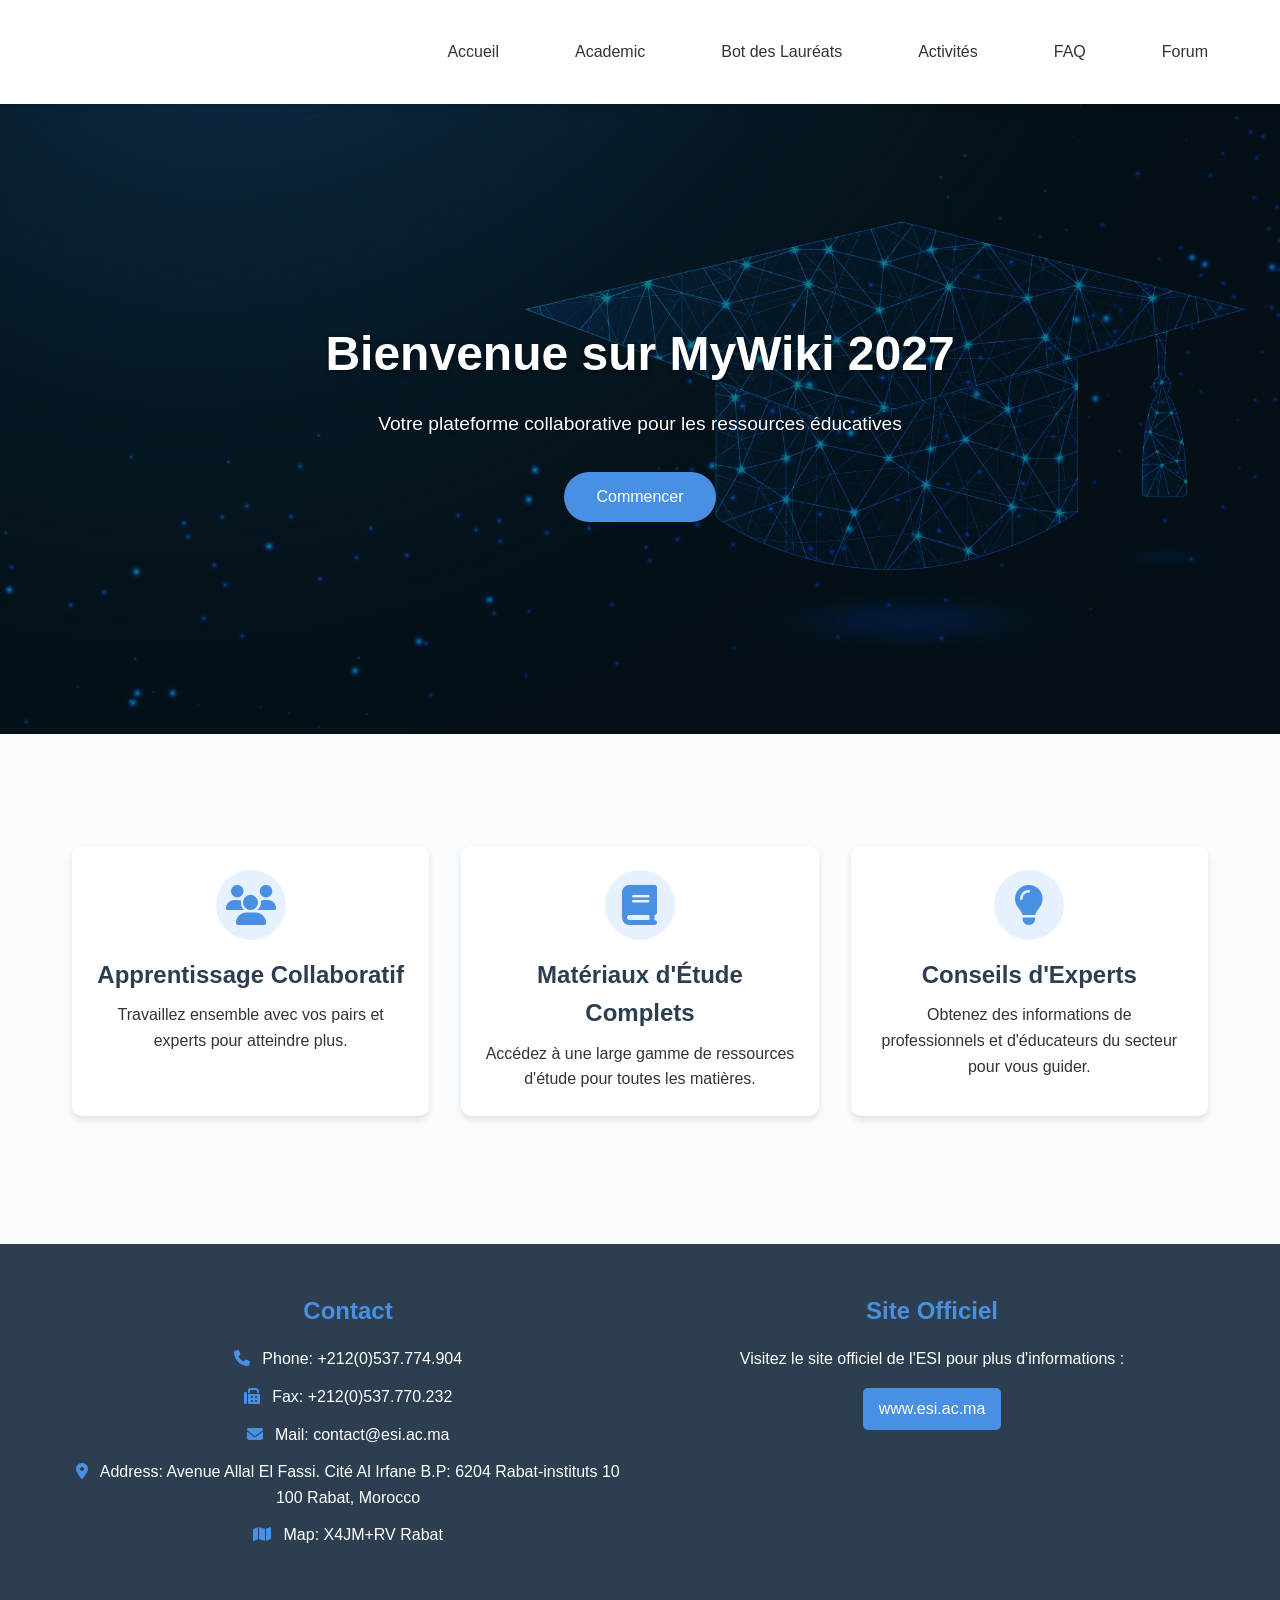
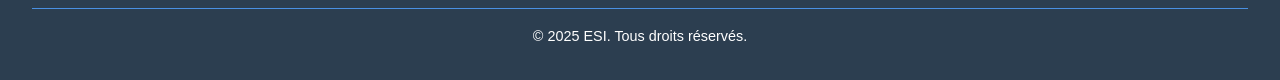
==== index.html @ e892a9e1 "Initial commit" ====
<!DOCTYPE html>
<html lang="fr">
<head>
    <meta charset="UTF-8">
    <meta name="viewport" content="width=device-width, initial-scale=1.0">
    <title>MyWiki-27</title>
    <link rel="stylesheet" href="style.css">
    <link rel="stylesheet" href="https://cdnjs.cloudflare.com/ajax/libs/font-awesome/6.4.0/css/all.min.css">
    <style>
        :root {
            --primary-color: #4a90e2;
            --secondary-color: #f5f9fe;
            --accent-color: #2c3e50;
            --text-color: #333;
            --light-blue: #e5f1ff;
            --shadow: 0 4px 6px rgba(0, 0, 0, 0.1);
        }

        * {
            margin: 0;
            padding: 0;
            box-sizing: border-box;
            font-family: 'Segoe UI', Tahoma, Geneva, Verdana, sans-serif;
        }

        body {
            background-color: #f9fcff;
            color: var(--text-color);
            line-height: 1.6;
        }

        header {
            background-color: white;
            box-shadow: var(--shadow);
            position: sticky;
            top: 0;
            z-index: 1000;
        }

        .nav-container {
            display: flex;
            justify-content: space-between;
            align-items: center;
            max-width: 1200px;
            margin: 0 auto;
            padding: 1rem;
        }

        .logo {
            height: 40px;
            display: flex;
            align-items: center;
        }

        .logo img {
            height: 100%;
            margin-right: 10px;
        }

        .logo-text {
            font-size: 1.5rem;
            font-weight: 700;
            color: var(--primary-color);
        }

        nav {
            display: flex;
            align-items: center;
        }

        .nav-toggle {
            display: none;
            background: none;
            border: none;
            font-size: 1.5rem;
            color: var(--primary-color);
            cursor: pointer;
        }

        .nav-menu {
            display: flex;
            list-style-type: none;
        }

        .nav-menu li {
            margin-left: 1.5rem;
        }

        .nav-menu a {
            color: var(--text-color);
            text-decoration: none;
            font-weight: 500;
            transition: color 0.3s;
            position: relative;
        }

        .nav-menu a:hover {
            color: var(--primary-color);
        }

        .nav-menu a::after {
            content: '';
            position: absolute;
            bottom: -5px;
            left: 0;
            width: 0;
            height: 2px;
            background-color: var(--primary-color);
            transition: width 0.3s;
        }

        .nav-menu a:hover::after {
            width: 100%;
        }

        .hero {
    background-image: url('AI-in-Education-Post-Pandemic.jpg');
    background-size: cover;
    background-position: center;
    height: 70vh;
    display: flex;
    align-items: center;
    justify-content: center;
    text-align: center;
    color: white;
    position: relative;
}

        .hero-content {
            max-width: 800px;
            margin: 0 auto;
            padding: 0 2rem;
            z-index: 1;
        }

        .hero h1 {
            font-size: 3rem;
            margin-bottom: 1rem;
            font-weight: 700;
        }

        .hero p {
            font-size: 1.2rem;
            margin-bottom: 2rem;
        }

        .btn {
            display: inline-block;
            background-color: var(--primary-color);
            color: white;
            padding: 0.75rem 2rem;
            border-radius: 50px;
            text-decoration: none;
            font-weight: 500;
            transition: all 0.3s;
            border: none;
            cursor: pointer;
        }

        .btn:hover {
            background-color: #3a7bc8;
            transform: translateY(-2px);
            box-shadow: 0 4px 8px rgba(0, 0, 0, 0.2);
        }

        .features {
            padding: 5rem 2rem;
            max-width: 1200px;
            margin: 0 auto;
        }

        .features-grid {
            display: grid;
            grid-template-columns: repeat(auto-fit, minmax(300px, 1fr));
            grid-gap: 2rem;
        }

        .feature-card {
            background-color: white;
            border-radius: 10px;
            overflow: hidden;
            box-shadow: var(--shadow);
            transition: transform 0.3s;
        }

        .feature-card:hover {
            transform: translateY(-10px);
        }

        .feature-img {
            height: 200px;
            overflow: hidden;
        }

        .feature-img img {
            width: 100%;
            height: 100%;
            object-fit: cover;
            transition: transform 0.3s;
        }

        .feature-card:hover .feature-img img {
            transform: scale(1.05);
        }

        .feature-content {
            padding: 1.5rem;
        }

        .feature-content h3 {
            font-size: 1.5rem;
            margin-bottom: 0.5rem;
            color: var(--accent-color);
        }

        .feature-icon {
            font-size: 2.5rem;
            color: var(--primary-color);
            margin-bottom: 1rem;
        }

        .testimonials {
            background-color: var(--light-blue);
            padding: 5rem 2rem;
            text-align: center;
        }

        .testimonials h2 {
            font-size: 2rem;
            margin-bottom: 3rem;
            color: var(--accent-color);
        }

        .testimonial-quote {
            font-size: 1.2rem;
            max-width: 800px;
            margin: 0 auto;
            position: relative;
            padding: 2rem;
        }

        .testimonial-quote::before {
            content: '\201C';
            font-size: 4rem;
            position: absolute;
            left: 0;
            top: -1rem;
            color: var(--primary-color);
            opacity: 0.2;
        }

        footer {
            background-color: var(--accent-color);
            color: white;
            padding: 2rem;
            text-align: center;
        }

        @media (max-width: 768px) {
            .nav-toggle {
                display: block;
            }

            .nav-menu {
                position: fixed;
                top: 70px;
                left: -100%;
                width: 100%;
                flex-direction: column;
                background: white;
                box-shadow: var(--shadow);
                transition: 0.3s;
                padding: 1rem 0;
            }

            .nav-menu.active {
                left: 0;
            }

            .nav-menu li {
                margin: 1rem 0;
            }

            .hero h1 {
                font-size: 2rem;
            }

            .hero p {
                font-size: 1rem;
            }
        }
    </style>
</head>
<body>
    <header>
        <div class="nav-container">
            <div class="logo">
                <img src="C:\Users\sdour\Desktop\mywiki\esi-logo-v.jpg" alt="">
            </div>
            <button class="nav-toggle" aria-label="Toggle navigation">
                <i class="fas fa-bars"></i>
            </button>
            <nav>
                <ul class="nav-menu">
                    <li><a href="index.html">Accueil</a></li>
                    <li><a href="Academic.html">Academic</a></li>
                    <li><a href="laureates.html">Bot des Lauréats</a></li>
                    <li><a href="activities.html">Activités</a></li>
                    <li><a href="faq.html">FAQ</a></li>
                    <li><a href="for.html">Forum</a></li>
                </ul>
            </nav>
        </div>
    </header>

    <main>
        <section class="hero">
            <div class="hero-content">
                <h1>Bienvenue sur MyWiki 2027</h1>
                <p>Votre plateforme collaborative pour les ressources éducatives</p>
                <a href="academic.html" class="btn">Commencer</a>
            </div>
        </section>

        <section class="features">
            <div class="features-grid">
                <div class="feature-card">
                    <div class="feature-content">
                        <div class="feature-icon">
                            <i class="fas fa-users"></i>
                        </div>
                        <h3>Apprentissage Collaboratif</h3>
                        <p>Travaillez ensemble avec vos pairs et experts pour atteindre plus.</p>
                    </div>
                </div>

                <div class="feature-card">
                    <div class="feature-content">
                        <div class="feature-icon">
                            <i class="fas fa-book"></i>
                        </div>
                        <h3>Matériaux d'Étude Complets</h3>
                        <p>Accédez à une large gamme de ressources d'étude pour toutes les matières.</p>
                    </div>
                </div>

                <div class="feature-card">
                    <div class="feature-content">
                        <div class="feature-icon">
                            <i class="fas fa-lightbulb"></i>
                        </div>
                        <h3>Conseils d'Experts</h3>
                        <p>Obtenez des informations de professionnels et d'éducateurs du secteur
                            pour vous guider.</p>
                    </div>
                </div>
            </div>
        </section>
        </main>
        </body>








                            <footer>
                                <div class="footer-container">
                                    <div class="footer-section">
                                        <h3>Contact</h3>
                                        <ul>
                                            <li><i class="fas fa-phone"></i> Phone: +212(0)537.774.904</li>
                                            <li><i class="fas fa-fax"></i> Fax: +212(0)537.770.232</li>
                                            <li><i class="fas fa-envelope"></i> Mail: <a href="mailto:contact@esi.ac.ma">contact@esi.ac.ma</a></li>
                                            <li><i class="fas fa-map-marker-alt"></i> Address: Avenue Allal El Fassi. Cité Al Irfane B.P: 6204 Rabat-instituts 10 100 Rabat, Morocco</li>
                                            <li><i class="fas fa-map"></i> Map: <a href="https://www.google.com/maps/place/X4JM%2BRV+Rabat" target="_blank">X4JM+RV Rabat</a></li>
                                        </ul>
                                    </div>
                                    <div class="footer-section">
                                        <h3>Site Officiel</h3>
                                        <p>Visitez le site officiel de l'ESI pour plus d'informations :</p>
                                        <a href="http://www.esi.ac.ma/" target="_blank" class="footer-link">www.esi.ac.ma</a>
                                    </div>
                                </div>
                                <div class="footer-bottom">
                                    <p>&copy; 2025 ESI. Tous droits réservés.</p>
                                </div>
                            </footer>
                    
</html>
---- style.css ----
:root {
    --primary-color: #4a90e2;
    --secondary-color: #f5f9fe;
    --accent-color: #2c3e50;
    --text-color: #333;
    --light-blue: #e5f1ff;
    --footer-bg: #2c3e50;
    --shadow: 0 4px 6px rgba(0, 0, 0, 0.1);
    --hover-color: #3a7bc8;
    --card-background: #fff;
}

* {
    margin: 0;
    padding: 0;
    box-sizing: border-box;
    font-family: 'Segoe UI', Tahoma, Geneva, Verdana, sans-serif;
}

body {
    background-color: #f9fcff;
    color: var(--text-color);
    line-height: 1.6;
}

/* Header et Navigation */
header {
    background-color: white;
    box-shadow: var(--shadow);
    position: sticky;
    top: 0;
    z-index: 1000;
    padding: 1rem 0;
}

.nav-container {
    display: flex;
    justify-content: space-between;
    align-items: center;
    max-width: 1200px;
    margin: 0 auto;
    padding: 1rem;
}

.logo {
    height: 40px;
    display: flex;
    align-items: center;
}

.logo img {
    height: 100%;
    margin-right: 10px;
    border-radius: 5px;
}

.logo-text {
    font-size: 1.8rem;
    font-weight: 700;
    color: var(--primary-color);
}

nav {
    display: flex;
    align-items: center;
}

.nav-menu {
    display: flex;
    list-style-type: none;
}

.nav-menu li {
    margin-left: 2rem;
}

.nav-menu a {
    color: var(--text-color);
    text-decoration: none;
    font-weight: 500;
    padding: 0.5rem 1rem;
    border-radius: 5px;
    transition: background-color 0.3s, color 0.3s;
}

.nav-menu a:hover, .nav-menu a.active {
    background-color: var(--primary-color);
    color: white;
}

.nav-toggle {
    display: none;
    background: none;
    border: none;
    font-size: 1.5rem;
    color: var(--primary-color);
    cursor: pointer;
}

/* Hero Section */
.hero {
    background-image: url('AI-in-Education-Post-Pandemic.jpg');
    background-size: cover;
    background-position: center;
    height: 70vh;
    display: flex;
    align-items: center;
    justify-content: center;
    text-align: center;
    color: white;
    position: relative;
}

.hero::before {
    content: '';
    position: absolute;
    top: 0;
    left: 0;
    width: 100%;
    height: 100%;
    background-color: rgba(0, 0, 0, 0.5);
}

.hero-content {
    max-width: 900px;
    padding: 2rem;
    border-radius: 8px;
    position: relative;
    z-index: 1;
}

.hero h1 {
    font-size: 3rem;
    margin-bottom: 1rem;
    font-weight: 700;
    text-shadow: 0 2px 4px rgba(0, 0, 0, 0.5);
}

.hero p {
    font-size: 1.2rem;
    margin-bottom: 2rem;
    text-shadow: 0 1px 2px rgba(0, 0, 0, 0.5);
}

.btn {
    display: inline-block;
    background-color: var(--primary-color);
    color: white;
    padding: 0.75rem 2rem;
    border-radius: 50px;
    text-decoration: none;
    font-weight: 500;
    transition: all 0.3s;
    border: 2px solid transparent;
}

.btn:hover {
    background-color: var(--hover-color);
    transform: translateY(-2px);
    box-shadow: 0 4px 8px rgba(0, 0, 0, 0.2);
}

.btn-outline {
    background-color: transparent;
    border: 2px solid white;
}

.btn-outline:hover {
    background-color: white;
    color: var(--primary-color);
}

/* Cours & Sections principales */
main {
    padding-bottom: 3rem;
}

.courses, .features, .faq-section, .forum-section, .laureates-section {
    padding: 5rem 2rem;
    max-width: 1200px;
    margin: 0 auto;
}

.section-title {
    text-align: center;
    margin-bottom: 3rem;
}

.section-title h2 {
    font-size: 2.5rem;
    color: var(--primary-color);
    margin-bottom: 1rem;
}

.section-title p {
    font-size: 1.2rem;
    color: var(--text-color);
    max-width: 700px;
    margin: 0 auto;
}

/* Cards pour cours */
.course-category {
    margin-bottom: 3rem;
    padding: 2rem;
    background-color: var(--card-background);
    border-radius: 8px;
    box-shadow: 0 4px 8px rgba(0, 0, 0, 0.1);
}

.course-category h2 {
    font-size: 2rem;
    color: var(--primary-color);
    margin-bottom: 1rem;
    position: relative;
    padding-left: 1rem;
}

.course-category h2::before {
    content: '';
    position: absolute;
    left: 0;
    top: 0;
    height: 100%;
    width: 5px;
    background-color: var(--primary-color);
    border-radius: 3px;
}

.course-card {
    display: flex;
    justify-content: space-between;
    flex-wrap: wrap;
    gap: 1.5rem;
}

.card {
    flex: 1;
    min-width: 280px;
    background-color: var(--card-background);
    border-radius: 8px;
    padding: 1.5rem;
    box-shadow: var(--shadow);
    transition: transform 0.3s, box-shadow 0.3s;
    cursor: pointer;
}

.card:hover {
    transform: translateY(-5px);
    box-shadow: 0 6px 10px rgba(0, 0, 0, 0.2);
}

.card h3 {
    font-size: 1.5rem;
    margin-bottom: 1rem;
    color: var(--primary-color);
}

.card p {
    font-size: 1rem;
    color: var(--text-color);
}

.card a {
    display: inline-block;
    margin-top: 1rem;
    text-decoration: none;
    color: var(--primary-color);
    font-weight: 500;
}

.card a:hover {
    text-decoration: underline;
}

/* Features and Activities */
.features-grid {
    display: grid;
    grid-template-columns: repeat(auto-fit, minmax(300px, 1fr));
    gap: 2rem;
    margin-top: 2rem;
}

.feature-card {
    background-color: white;
    border-radius: 8px;
    overflow: hidden;
    box-shadow: var(--shadow);
    transition: transform 0.3s, box-shadow 0.3s;
}

.feature-card:hover {
    transform: translateY(-5px);
    box-shadow: 0 8px 15px rgba(0, 0, 0, 0.1);
}

.feature-content {
    padding: 2rem;
    text-align: center;
}

.feature-icon {
    width: 70px;
    height: 70px;
    margin: 0 auto 1.5rem;
    background-color: var(--light-blue);
    border-radius: 50%;
    display: flex;
    align-items: center;
    justify-content: center;
    font-size: 2rem;
    color: var(--primary-color);
}

.feature-card h3 {
    font-size: 1.5rem;
    margin-bottom: 1rem;
    color: var(--primary-color);
}

/* FAQ Section */
.faq-item {
    margin-bottom: 1.5rem;
    background-color: white;
    padding: 1.5rem;
    border-radius: 8px;
    box-shadow: var(--shadow);
}

.faq-question {
    font-size: 1.2rem;
    font-weight: 600;
    color: var(--primary-color);
    margin-bottom: 0.5rem;
    cursor: pointer;
    display: flex;
    justify-content: space-between;
    align-items: center;
}

.faq-question i {
    transition: transform 0.3s;
}

.faq-question.active i {
    transform: rotate(180deg);
}

.faq-answer {
    margin-top: 1rem;
    display: none;
}

.faq-answer.active {
    display: block;
}

/* Forum Section */
.forum-category {
    margin-bottom: 2rem;
    background-color: white;
    border-radius: 8px;
    overflow: hidden;
    box-shadow: var(--shadow);
}

.forum-category-header {
    background-color: var(--primary-color);
    color: white;
    padding: 1rem 1.5rem;
    font-size: 1.2rem;
    font-weight: 600;
}

.forum-topics {
    padding: 1rem;
}

.forum-topic {
    padding: 1rem;
    border-bottom: 1px solid #eee;
    display: flex;
    justify-content: space-between;
    align-items: center;
}

.forum-topic:last-child {
    border-bottom: none;
}

.topic-title {
    color: var(--primary-color);
    font-weight: 500;
}

.topic-meta {
    font-size: 0.9rem;
    color: #777;
}

/* Laureates Section */
.laureates-grid {
    display: grid;
    grid-template-columns: repeat(auto-fill, minmax(280px, 1fr));
    gap: 2rem;
}

.laureate-card {
    background-color: white;
    border-radius: 8px;
    overflow: hidden;
    box-shadow: var(--shadow);
}

.laureate-image {
    height: 200px;
    background-color: var(--light-blue);
    position: relative;
}

.laureate-image img {
    width: 100%;
    height: 100%;
    object-fit: cover;
}

.laureate-content {
    padding: 1.5rem;
}

.laureate-name {
    font-size: 1.3rem;
    font-weight: 600;
    color: var(--primary-color);
    margin-bottom: 0.5rem;
}

.laureate-position {
    font-size: 1rem;
    color: #777;
    margin-bottom: 1rem;
}

.laureate-contact {
    display: flex;
    gap: 1rem;
    margin-top: 1rem;
}

.laureate-contact a {
    color: var(--primary-color);
    font-size: 1.2rem;
}

/* Footer */
footer {
    background-color: var(--footer-bg);
    color: white;
    padding: 3rem 2rem;
    text-align: center;
}

footer p {
    margin-bottom: 1rem;
}
footer {
    background-color: #2c3e50;
    color: white;
    padding: 2rem 1rem;
    font-family: 'Segoe UI', Tahoma, Geneva, Verdana, sans-serif;
}

.footer-container {
    display: flex;
    justify-content: space-between;
    max-width: 1200px;
    margin: 0 auto;
    padding: 1rem;
}

.footer-section {
    flex: 1;
    margin: 0 1rem;
}

.footer-section h3 {
    font-size: 1.5rem;
    margin-bottom: 1rem;
    color: #4a90e2;
}

.footer-section ul {
    list-style: none;
    padding: 0;
}

.footer-section ul li {
    margin-bottom: 0.75rem;
    font-size: 1rem;
}

.footer-section ul li i {
    margin-right: 0.5rem;
    color: #4a90e2;
}

.footer-section a {
    color: white;
    text-decoration: none;
    transition: color 0.3s;
}

.footer-section a:hover {
    color: #4a90e2;
}

.footer-link {
    display: inline-block;
    background-color: #4a90e2;
    color: white;
    padding: 0.5rem 1rem;
    border-radius: 5px;
    text-decoration: none;
    transition: background-color 0.3s;
}

.footer-link:hover {
    background-color: #3a7bc8;
}

.footer-bottom {
    text-align: center;
    margin-top: 2rem;
    padding-top: 1rem;
    border-top: 1px solid #4a90e2;
}

.footer-bottom p {
    margin: 0;
    font-size: 0.9rem;
}



/* Styles de base */
body {
    font-family: 'Segoe UI', Tahoma, Geneva, Verdana, sans-serif;
    margin: 0;
    padding: 0;
    background-color: #f9fcff;
    color: #333;
    line-height: 1.6;
}

/* En-tête */
header {
    background-color: white;
    box-shadow: 0 4px 6px rgba(0, 0, 0, 0.1);
    position: sticky;
    top: 0;
    z-index: 1000;
}

.nav-container {
    display: flex;
    justify-content: space-between;
    align-items: center;
    max-width: 1200px;
    margin: 0 auto;
    padding: 1rem;
}

.logo {
    height: 40px;
    display: flex;
    align-items: center;
}

.logo img {
    height: 100%;
    margin-right: 10px;
}

.logo-text {
    font-size: 1.5rem;
    font-weight: 700;
    color: #4a90e2;
}

nav ul {
    list-style: none;
    display: flex;
    gap: 20px;
    margin: 0;
    padding: 0;
}

nav ul li a {
    color: #333;
    text-decoration: none;
    font-weight: 500;
    transition: color 0.3s;
}

nav ul li a:hover {
    color: #4a90e2;
}

.nav-toggle {
    display: none;
    background: none;
    border: none;
    font-size: 1.5rem;
    color: #4a90e2;
    cursor: pointer;
}

/* Section Hero */
.hero {
    background-image: url('AI-in-Education-Post-Pandemic.jpg');
    background-size: cover;
    background-position: center;
    height: 70vh;
    display: flex;
    align-items: center;
    justify-content: center;
    text-align: center;
    color: white;
    position: relative;
}

.hero::before {
    content: '';
    position: absolute;
    top: 0;
    left: 0;
    width: 100%;
    height: 100%;
    background-color: rgba(0, 0, 0, 0.5); /* Overlay sombre */
    z-index: 0;
}

.hero-content {
    position: relative;
    z-index: 1;
    max-width: 800px;
    margin: 0 auto;
    padding: 0 2rem;
}

.hero h1 {
    font-size: 3rem;
    margin-bottom: 1rem;
    font-weight: 700;
}

.hero p {
    font-size: 1.2rem;
    margin-bottom: 2rem;
}

/* Section Blog */
.blog {
    padding: 5rem 2rem;
    max-width: 1200px;
    margin: 0 auto;
}

.blog-post {
    background-color: white;
    border-radius: 10px;
    box-shadow: 0 4px 6px rgba(0, 0, 0, 0.1);
    padding: 2rem;
    margin-bottom: 2rem;
    transition: transform 0.3s, box-shadow 0.3s;
}

.blog-post:hover {
    transform: translateY(-5px);
    box-shadow: 0 8px 12px rgba(0, 0, 0, 0.15);
}

.blog-post h2 {
    font-size: 2rem;
    color: #2c3e50;
    margin-bottom: 1rem;
}

.blog-post p {
    font-size: 1rem;
    color: #555;
    margin-bottom: 1rem;
}

.blog-post img {
    width: 100%;
    border-radius: 10px;
    margin-top: 1rem;
}

/* Footer */
footer {
    background-color: #2c3e50;
    color: white;
    padding: 2rem;
    text-align: center;
}

.footer-container {
    display: flex;
    justify-content: space-between;
    max-width: 1200px;
    margin: 0 auto;
    padding: 1rem;
}

.footer-section {
    flex: 1;
    margin: 0 1rem;
}

.footer-section h3 {
    font-size: 1.5rem;
    margin-bottom: 1rem;
    color: #4a90e2;
}

.footer-section ul {
    list-style: none;
    padding: 0;
}

.footer-section ul li {
    margin-bottom: 0.75rem;
    font-size: 1rem;
}

.footer-section ul li i {
    margin-right: 0.5rem;
    color: #4a90e2;
}

.footer-section a {
    color: white;
    text-decoration: none;
    transition: color 0.3s;
}

.footer-section a:hover {
    color: #4a90e2;
}

.footer-link {
    display: inline-block;
    background-color: #4a90e2;
    color: white;
    padding: 0.5rem 1rem;
    border-radius: 5px;
    text-decoration: none;
    transition: background-color 0.3s;
}

.footer-link:hover {
    background-color: #3a7bc8;
}

.footer-bottom {
    text-align: center;
    margin-top: 2rem;
    padding-top: 1rem;
    border-top: 1px solid #4a90e2;
}

.footer-bottom p {
    margin: 0;
    font-size: 0.9rem;
}
/* Styles de base */
body {
    font-family: 'Segoe UI', Tahoma, Geneva, Verdana, sans-serif;
    margin: 0;
    padding: 0;
    background-color: #f9fcff;
    color: #333;
    line-height: 1.6;
}

/* En-tête */
header {
    background-color: white;
    box-shadow: 0 4px 6px rgba(0, 0, 0, 0.1);
    position: sticky;
    top: 0;
    z-index: 1000;
}

.nav-container {
    display: flex;
    justify-content: space-between;
    align-items: center;
    max-width: 1200px;
    margin: 0 auto;
    padding: 1rem;
}

.logo {
    height: 40px;
    display: flex;
    align-items: center;
}

.logo img {
    height: 100%;
    margin-right: 10px;
}

.logo-text {
    font-size: 1.5rem;
    font-weight: 700;
    color: #4a90e2;
}

nav ul {
    list-style: none;
    display: flex;
    gap: 20px;
    margin: 0;
    padding: 0;
}

nav ul li a {
    color: #333;
    text-decoration: none;
    font-weight: 500;
    transition: color 0.3s;
}

nav ul li a:hover {
    color: #4a90e2;
}

.nav-toggle {
    display: none;
    background: none;
    border: none;
    font-size: 1.5rem;
    color: #4a90e2;
    cursor: pointer;
}

/* Section Hero */
.hero {
    background-image: url('AI-in-Education-Post-Pandemic.jpg');
    background-size: cover;
    background-position: center;
    height: 70vh;
    display: flex;
    align-items: center;
    justify-content: center;
    text-align: center;
    color: white;
    position: relative;
}

.hero::before {
    content: '';
    position: absolute;
    top: 0;
    left: 0;
    width: 100%;
    height: 100%;
    background-color: rgba(0, 0, 0, 0.5); /* Overlay sombre */
    z-index: 0;
}

.hero-content {
    position: relative;
    z-index: 1;
    max-width: 800px;
    margin: 0 auto;
    padding: 0 2rem;
}

.hero h1 {
    font-size: 3rem;
    margin-bottom: 1rem;
    font-weight: 700;
}

.hero p {
    font-size: 1.2rem;
    margin-bottom: 2rem;
}

/* Section Clubs */
.clubs {
    padding: 5rem 2rem;
    max-width: 1200px;
    margin: 0 auto;
}

.section-title {
    text-align: center;
    margin-bottom: 3rem;
}

.section-title h2 {
    font-size: 2.5rem;
    color: #2c3e50;
    margin-bottom: 1rem;
}

.section-title p {
    font-size: 1.2rem;
    color: #555;
}

.clubs-grid {
    display: grid;
    grid-template-columns: repeat(auto-fit, minmax(300px, 1fr));
    gap: 2rem;
}

.club-card {
    background-color: white;
    border-radius: 10px;
    box-shadow: 0 4px 6px rgba(0, 0, 0, 0.1);
    overflow: hidden;
    transition: transform 0.3s, box-shadow 0.3s;
}

.club-card:hover {
    transform: translateY(-5px);
    box-shadow: 0 8px 12px rgba(0, 0, 0, 0.15);
}

.club-image img {
    width: 100%;
    height: 200px;
    object-fit: cover;
}

.club-content {
    padding: 1.5rem;
}

.club-content h3 {
    font-size: 1.5rem;
    color: #2c3e50;
    margin-bottom: 1rem;
}

.club-description {
    font-size: 1rem;
    color: #555;
    margin-bottom: 1rem;
}

.club-email, .club-location {
    font-size: 0.9rem;
    color: #777;
    margin-bottom: 1rem;
}

.club-social a {
    display: inline-block;
    background-color: #4a90e2;
    color: white;
    padding: 0.5rem 1rem;
    border-radius: 5px;
    text-decoration: none;
    transition: background-color 0.3s;
}

.club-social a:hover {
    background-color: #3a7bc8;
}

/* Footer */
footer {
    background-color: #2c3e50;
    color: white;
    padding: 2rem;
    text-align: center;
}

.footer-container {
    display: flex;
    justify-content: space-between;
    max-width: 1200px;
    margin: 0 auto;
    padding: 1rem;
}

.footer-section {
    flex: 1;
    margin: 0 1rem;
}

.footer-section h3 {
    font-size: 1.5rem;
    margin-bottom: 1rem;
    color: #4a90e2;
}

.footer-section ul {
    list-style: none;
    padding: 0;
}

.footer-section ul li {
    margin-bottom: 0.75rem;
    font-size: 1rem;
}

.footer-section ul li i {
    margin-right: 0.5rem;
    color: #4a90e2;
}

.footer-section a {
    color: white;
    text-decoration: none;
    transition: color 0.3s;
}

.footer-section a:hover {
    color: #4a90e2;
}

.footer-link {
    display: inline-block;
    background-color: #4a90e2;
    color: white;
    padding: 0.5rem 1rem;
    border-radius: 5px;
    text-decoration: none;
    transition: background-color 0.3s;
}

.footer-link:hover {
    background-color: #3a7bc8;
}

.footer-bottom {
    text-align: center;
    margin-top: 2rem;
    padding-top: 1rem;
    border-top: 1px solid #4a90e2;
}

.footer-bottom p {
    margin: 0;
    font-size: 0.9rem;
}

/* Responsive Design */
@media (max-width: 768px) {
    .nav-toggle {
        display: block;
    }

    .nav-menu {
        position: fixed;
        top: 70px;
        left: -100%;
        width: 100%;
        flex-direction: column;
        background: white;
        box-shadow: 0 4px 6px rgba(0, 0, 0, 0.1);
        transition: 0.3s;
        padding: 1rem 0;
    }

    .nav-menu.active {
        left: 0;
    }

    .nav-menu li {
        margin: 1rem 0;
    }

    .hero h1 {
        font-size: 2rem;
    }

    .hero p {
        font-size: 1rem;
    }

    .footer-container {
        flex-direction: column;
        align-items: center;
        text-align: center;
    }

    .footer-section {
        margin: 1rem 0;
    }
}




/* Styles de base */
body {
    font-family: 'Segoe UI', Tahoma, Geneva, Verdana, sans-serif;
    margin: 0;
    padding: 0;
    background-color: #f9fcff;
    color: #333;
    line-height: 1.6;
}

/* En-tête */
header {
    background-color: white;
    box-shadow: 0 4px 6px rgba(0, 0, 0, 0.1);
    position: sticky;
    top: 0;
    z-index: 1000;
}

.nav-container {
    display: flex;
    justify-content: space-between;
    align-items: center;
    max-width: 1200px;
    margin: 0 auto;
    padding: 1rem;
}

.logo {
    height: 40px;
    display: flex;
    align-items: center;
}

.logo img {
    height: 100%;
    margin-right: 10px;
}

.logo-text {
    font-size: 1.5rem;
    font-weight: 700;
    color: #4a90e2;
}

nav ul {
    list-style: none;
    display: flex;
    gap: 20px;
    margin: 0;
    padding: 0;
}

nav ul li a {
    color: #333;
    text-decoration: none;
    font-weight: 500;
    transition: color 0.3s;
}

nav ul li a:hover {
    color: #4a90e2;
}

.nav-toggle {
    display: none;
    background: none;
    border: none;
    font-size: 1.5rem;
    color: #4a90e2;
    cursor: pointer;
}

/* Section Hero */
.hero {
    background-image: url('AI-in-Education-Post-Pandemic.jpg');
    background-size: cover;
    background-position: center;
    height: 70vh;
    display: flex;
    align-items: center;
    justify-content: center;
    text-align: center;
    color: white;
    position: relative;
}

.hero::before {
    content: '';
    position: absolute;
    top: 0;
    left: 0;
    width: 100%;
    height: 100%;
    background-color: rgba(0, 0, 0, 0.5); /* Overlay sombre */
    z-index: 0;
}

.hero-content {
    position: relative;
    z-index: 1;
    max-width: 800px;
    margin: 0 auto;
    padding: 0 2rem;
}

.hero h1 {
    font-size: 3rem;
    margin-bottom: 1rem;
    font-weight: 700;
}

.hero p {
    font-size: 1.2rem;
    margin-bottom: 2rem;
}

/* Section Rencontres */
.rencontres {
    padding: 5rem 2rem;
    max-width: 1200px;
    margin: 0 auto;
}

.section-title {
    text-align: center;
    margin-bottom: 3rem;
}

.section-title h2 {
    font-size: 2.5rem;
    color: #2c3e50;
    margin-bottom: 1rem;
}

.section-title p {
    font-size: 1.2rem;
    color: #555;
}

.rencontre-card {
    background-color: white;
    border-radius: 10px;
    box-shadow: 0 4px 6px rgba(0, 0, 0, 0.1);
    overflow: hidden;
    margin-bottom: 2rem;
    display: flex;
    align-items: center;
    transition: transform 0.3s, box-shadow 0.3s;
}

.rencontre-card:hover {
    transform: translateY(-5px);
    box-shadow: 0 8px 12px rgba(0, 0, 0, 0.15);
}

.rencontre-image img {
    width: 300px;
    height: 200px;
    object-fit: cover;
}

.rencontre-content {
    padding: 2rem;
    flex: 1;
}

.rencontre-content h3 {
    font-size: 2rem;
    color: #2c3e50;
    margin-bottom: 1rem;
}

.rencontre-date {
    font-size: 1rem;
    color: #777;
    margin-bottom: 1rem;
}

.rencontre-description {
    font-size: 1rem;
    color: #555;
    margin-bottom: 1rem;
}

.rencontre-social a {
    display: inline-block;
    background-color: #4a90e2;
    color: white;
    padding: 0.5rem 1rem;
    border-radius: 5px;
    text-decoration: none;
    transition: background-color 0.3s;
}

.rencontre-social a:hover {
    background-color: #3a7bc8;
}

/* Footer */
footer {
    background-color: #2c3e50;
    color: white;
    padding: 2rem;
    text-align: center;
}

.footer-container {
    display: flex;
    justify-content: space-between;
    max-width: 1200px;
    margin: 0 auto;
    padding: 1rem;
}

.footer-section {
    flex: 1;
    margin: 0 1rem;
}

.footer-section h3 {
    font-size: 1.5rem;
    margin-bottom: 1rem;
    color: #4a90e2;
}

.footer-section ul {
    list-style: none;
    padding: 0;
}

.footer-section ul li {
    margin-bottom: 0.75rem;
    font-size: 1rem;
}

.footer-section ul li i {
    margin-right: 0.5rem;
    color: #4a90e2;
}

.footer-section a {
    color: white;
    text-decoration: none;
    transition: color 0.3s;
}

.footer-section a:hover {
    color: #4a90e2;
}

.footer-link {
    display: inline-block;
    background-color: #4a90e2;
    color: white;
    padding: 0.5rem 1rem;
    border-radius: 5px;
    text-decoration: none;
    transition: background-color 0.3s;
}

.footer-link:hover {
    background-color: #3a7bc8;
}

.footer-bottom {
    text-align: center;
    margin-top: 2rem;
    padding-top: 1rem;
    border-top: 1px solid #4a90e2;
}

.footer-bottom p {
    margin: 0;
    font-size: 0.9rem;
}

/* Styles de base */
body {
    font-family: 'Segoe UI', Tahoma, Geneva, Verdana, sans-serif;
    margin: 0;
    padding: 0;
    background-color: #f9fcff;
    color: #333;
    line-height: 1.6;
}

/* En-tête */
header {
    background-color: white;
    box-shadow: 0 4px 6px rgba(0, 0, 0, 0.1);
    position: sticky;
    top: 0;
    z-index: 1000;
}

.nav-container {
    display: flex;
    justify-content: space-between;
    align-items: center;
    max-width: 1200px;
    margin: 0 auto;
    padding: 1rem;
}

.logo {
    height: 40px;
    display: flex;
    align-items: center;
}

.logo img {
    height: 100%;
    margin-right: 10px;
}

.logo-text {
    font-size: 1.5rem;
    font-weight: 700;
    color: #4a90e2;
}

nav ul {
    list-style: none;
    display: flex;
    gap: 20px;
    margin: 0;
    padding: 0;
}

nav ul li a {
    color: #333;
    text-decoration: none;
    font-weight: 500;
    transition: color 0.3s;
}

nav ul li a:hover {
    color: #4a90e2;
}

.nav-toggle {
    display: none;
    background: none;
    border: none;
    font-size: 1.5rem;
    color: #4a90e2;
    cursor: pointer;
}

/* Section Hero */
.hero {
    background-image: url('AI-in-Education-Post-Pandemic.jpg');
    background-size: cover;
    background-position: center;
    height: 70vh;
    display: flex;
    align-items: center;
    justify-content: center;
    text-align: center;
    color: white;
    position: relative;
}

.hero::before {
    content: '';
    position: absolute;
    top: 0;
    left: 0;
    width: 100%;
    height: 100%;
    background-color: rgba(0, 0, 0, 0.5); /* Overlay sombre */
    z-index: 0;
}

.hero-content {
    position: relative;
    z-index: 1;
    max-width: 800px;
    margin: 0 auto;
    padding: 0 2rem;
}

.hero h1 {
    font-size: 3rem;
    margin-bottom: 1rem;
    font-weight: 700;
}

.hero p {
    font-size: 1.2rem;
    margin-bottom: 2rem;
}

/* Section Ateliers */
.ateliers {
    padding: 5rem 2rem;
    max-width: 1200px;
    margin: 0 auto;
}

.section-title {
    text-align: center;
    margin-bottom: 3rem;
}

.section-title h2 {
    font-size: 2.5rem;
    color: #2c3e50;
    margin-bottom: 1rem;
}

.section-title p {
    font-size: 1.2rem;
    color: #555;
}

.atelier-card {
    background-color: white;
    border-radius: 10px;
    box-shadow: 0 4px 6px rgba(0, 0, 0, 0.1);
    overflow: hidden;
    margin-bottom: 2rem;
    display: flex;
    align-items: center;
    transition: transform 0.3s, box-shadow 0.3s;
}

.atelier-card:hover {
    transform: translateY(-5px);
    box-shadow: 0 8px 12px rgba(0, 0, 0, 0.15);
}

.atelier-image {
    display: flex;
    gap: 1rem;
    padding: 1rem;
}

.atelier-image img {
    width: 200px;
    height: 150px;
    object-fit: cover;
    border-radius: 10px;
}

.atelier-content {
    padding: 2rem;
    flex: 1;
}

.atelier-content h3 {
    font-size: 2rem;
    color: #2c3e50;
    margin-bottom: 1rem;
}

.atelier-description {
    font-size: 1rem;
    color: #555;
    margin-bottom: 1rem;
}

.atelier-social a {
    display: inline-block;
    background-color: #4a90e2;
    color: white;
    padding: 0.5rem 1rem;
    border-radius: 5px;
    text-decoration: none;
    transition: background-color 0.3s;
}

.atelier-social a:hover {
    background-color: #3a7bc8;
}

/* Footer */
footer {
    background-color: #2c3e50;
    color: white;
    padding: 2rem;
    text-align: center;
}

.footer-container {
    display: flex;
    justify-content: space-between;
    max-width: 1200px;
    margin: 0 auto;
    padding: 1rem;
}

.footer-section {
    flex: 1;
    margin: 0 1rem;
}

.footer-section h3 {
    font-size: 1.5rem;
    margin-bottom: 1rem;
    color: #4a90e2;
}

.footer-section ul {
    list-style: none;
    padding: 0;
}

.footer-section ul li {
    margin-bottom: 0.75rem;
    font-size: 1rem;
}

.footer-section ul li i {
    margin-right: 0.5rem;
    color: #4a90e2;
}

.footer-section a {
    color: white;
    text-decoration: none;
    transition: color 0.3s;
}

.footer-section a:hover {
    color: #4a90e2;
}

.footer-link {
    display: inline-block;
    background-color: #4a90e2;
    color: white;
    padding: 0.5rem 1rem;
    border-radius: 5px;
    text-decoration: none;
    transition: background-color 0.3s;
}

.footer-link:hover {
    background-color: #3a7bc8;
}

.footer-bottom {
    text-align: center;
    margin-top: 2rem;
    padding-top: 1rem;
    border-top: 1px solid #4a90e2;
}

.footer-bottom p {
    margin: 0;
    font-size: 0.9rem;
}

/* Responsive Design */
@media (max-width: 768px) {
    .nav-toggle {
        display: block;
    }

    .nav-menu {
        position: fixed;
        top: 70px;
        left: -100%;
        width: 100%;
        flex-direction: column;
        background: white;
        box-shadow: 0 4px 6px rgba(0, 0, 0, 0.1);
        transition: 0.3s;
        padding: 1rem 0;
    }

    .nav-menu.active {
        left: 0;
    }

    .nav-menu li {
        margin: 1rem 0;
    }

    .hero h1 {
        font-size: 2rem;
    }

    .hero p {
        font-size: 1rem;
    }

    .atelier-card {
        flex-direction: column;
    }

    .atelier-image {
        flex-direction: column;
    }

    .atelier-image img {
        width: 100%;
        height: auto;
    }

    .footer-container {
        flex-direction: column;
        align-items: center;
        text-align: center;
    }

    .footer-section {
        margin: 1rem 0;
    }
}

/* Responsive Design */
@media (max-width: 768px) {
    .nav-toggle {
        display: block;
    }

    .nav-menu {
        position: fixed;
        top: 70px;
        left: -100%;
        width: 100%;
        flex-direction: column;
        background: white;
        box-shadow: 0 4px 6px rgba(0, 0, 0, 0.1);
        transition: 0.3s;
        padding: 1rem 0;
    }

    .nav-menu.active {
        left: 0;
    }

    .nav-menu li {
        margin: 1rem 0;
    }

    .hero h1 {
        font-size: 2rem;
    }

    .hero p {
        font-size: 1rem;
    }

    .rencontre-card {
        flex-direction: column;
    }

    .rencontre-image img {
        width: 100%;
        height: auto;
    }

    .footer-container {
        flex-direction: column;
        align-items: center;
        text-align: center;
    }

    .footer-section {
        margin: 1rem 0;
    }
}




/* Responsive Design */
@media (max-width: 768px) {
    .nav-toggle {
        display: block;
    }

    .nav-menu {
        position: fixed;
        top: 70px;
        left: -100%;
        width: 100%;
        flex-direction: column;
        background: white;
        box-shadow: 0 4px 6px rgba(0, 0, 0, 0.1);
        transition: 0.3s;
        padding: 1rem 0;
    }

    .nav-menu.active {
        left: 0;
    }

    .nav-menu li {
        margin: 1rem 0;
    }

    .hero h1 {
        font-size: 2rem;
    }

    .hero p {
        font-size: 1rem;
    }

    .footer-container {
        flex-direction: column;
        align-items: center;
        text-align: center;
    }

    .footer-section {
        margin: 1rem 0;
    }
}







/* Styles de base */
body {
    font-family: 'Segoe UI', Tahoma, Geneva, Verdana, sans-serif;
    margin: 0;
    padding: 0;
    background-color: #f9fcff;
    color: #333;
    line-height: 1.6;
}

/* En-tête */
header {
    background-color: white;
    box-shadow: 0 4px 6px rgba(0, 0, 0, 0.1);
    position: sticky;
    top: 0;
    z-index: 1000;
}

.nav-container {
    display: flex;
    justify-content: space-between;
    align-items: center;
    max-width: 1200px;
    margin: 0 auto;
    padding: 1rem;
}

.logo {
    height: 40px;
    display: flex;
    align-items: center;
}

.logo img {
    height: 100%;
    margin-right: 10px;
}

.logo-text {
    font-size: 1.5rem;
    font-weight: 700;
    color: #4a90e2;
}

nav ul {
    list-style: none;
    display: flex;
    gap: 20px;
    margin: 0;
    padding: 0;
}

nav ul li a {
    color: #333;
    text-decoration: none;
    font-weight: 500;
    transition: color 0.3s;
}

nav ul li a:hover {
    color: #4a90e2;
}

.nav-toggle {
    display: none;
    background: none;
    border: none;
    font-size: 1.5rem;
    color: #4a90e2;
    cursor: pointer;
}

/* Section Hero */
.hero {
    background-image: url('AI-in-Education-Post-Pandemic.jpg');
    background-size: cover;
    background-position: center;
    height: 70vh;
    display: flex;
    align-items: center;
    justify-content: center;
    text-align: center;
    color: white;
    position: relative;
}

.hero::before {
    content: '';
    position: absolute;
    top: 0;
    left: 0;
    width: 100%;
    height: 100%;
    background-color: rgba(0, 0, 0, 0.5); /* Overlay sombre */
    z-index: 0;
}

.hero-content {
    position: relative;
    z-index: 1;
    max-width: 800px;
    margin: 0 auto;
    padding: 0 2rem;
}

.hero h1 {
    font-size: 3rem;
    margin-bottom: 1rem;
    font-weight: 700;
}

.hero p {
    font-size: 1.2rem;
    margin-bottom: 2rem;
}

/* Section Ateliers */
.ateliers {
    padding: 5rem 2rem;
    max-width: 1200px;
    margin: 0 auto;
}

.section-title {
    text-align: center;
    margin-bottom: 3rem;
}

.section-title h2 {
    font-size: 2.5rem;
    color: #2c3e50;
    margin-bottom: 1rem;
}

.section-title p {
    font-size: 1.2rem;
    color: #555;
}

.atelier-card {
    background-color: white;
    border-radius: 10px;
    box-shadow: 0 4px 6px rgba(0, 0, 0, 0.1);
    overflow: hidden;
    margin-bottom: 2rem;
    display: flex;
    align-items: center;
    transition: transform 0.3s, box-shadow 0.3s;
}

.atelier-card:hover {
    transform: translateY(-5px);
    box-shadow: 0 8px 12px rgba(0, 0, 0, 0.15);
}

.atelier-image {
    display: flex;
    gap: 1rem;
    padding: 1rem;
}

.atelier-image img {
    width: 200px;
    height: 150px;
    object-fit: cover;
    border-radius: 10px;
}

.atelier-content {
    padding: 2rem;
    flex: 1;
}

.atelier-content h3 {
    font-size: 2rem;
    color: #2c3e50;
    margin-bottom: 1rem;
}

.atelier-description {
    font-size: 1rem;
    color: #555;
    margin-bottom: 1rem;
}

.atelier-social a {
    display: inline-block;
    background-color: #4a90e2;
    color: white;
    padding: 0.5rem 1rem;
    border-radius: 5px;
    text-decoration: none;
    transition: background-color 0.3s;
}

.atelier-social a:hover {
    background-color: #3a7bc8;
}

/* Footer */
footer {
    background-color: #2c3e50;
    color: white;
    padding: 2rem;
    text-align: center;
}

.footer-container {
    display: flex;
    justify-content: space-between;
    max-width: 1200px;
    margin: 0 auto;
    padding: 1rem;
}

.footer-section {
    flex: 1;
    margin: 0 1rem;
}

.footer-section h3 {
    font-size: 1.5rem;
    margin-bottom: 1rem;
    color: #4a90e2;
}

.footer-section ul {
    list-style: none;
    padding: 0;
}

.footer-section ul li {
    margin-bottom: 0.75rem;
    font-size: 1rem;
}

.footer-section ul li i {
    margin-right: 0.5rem;
    color: #4a90e2;
}

.footer-section a {
    color: white;
    text-decoration: none;
    transition: color 0.3s;
}

.footer-section a:hover {
    color: #4a90e2;
}

.footer-link {
    display: inline-block;
    background-color: #4a90e2;
    color: white;
    padding: 0.5rem 1rem;
    border-radius: 5px;
    text-decoration: none;
    transition: background-color 0.3s;
}

.footer-link:hover {
    background-color: #3a7bc8;
}

.footer-bottom {
    text-align: center;
    margin-top: 2rem;
    padding-top: 1rem;
    border-top: 1px solid #4a90e2;
}

.footer-bottom p {
    margin: 0;
    font-size: 0.9rem;
}

/* Responsive Design */
@media (max-width: 768px) {
    .nav-toggle {
        display: block;
    }

    .nav-menu {
        position: fixed;
        top: 70px;
        left: -100%;
        width: 100%;
        flex-direction: column;
        background: white;
        box-shadow: 0 4px 6px rgba(0, 0, 0, 0.1);
        transition: 0.3s;
        padding: 1rem 0;
    }

    .nav-menu.active {
        left: 0;
    }

    .nav-menu li {
        margin: 1rem 0;
    }

    .hero h1 {
        font-size: 2rem;
    }

    .hero p {
        font-size: 1rem;
    }

    .atelier-card {
        flex-direction: column;
    }

    .atelier-image {
        flex-direction: column;
    }

    .atelier-image img {
        width: 100%;
        height: auto;
    }

    .footer-container {
        flex-direction: column;
        align-items: center;
        text-align: center;
    }

    .footer-section {
        margin: 1rem 0;
    }
}


.hero {
    background-image: url("\AI-in-Education-Post-Pandemic.jpg"); 
    background-size: cover;
    background-position: center;
    height: 70vh;
    display: flex;
    align-items: center;
    justify-content: center;
    text-align: center;
    color: white;
    position: relative;
}

.hero::before {
    content: '';
    position: absolute;
    top: 0;
    left: 0;
    width: 100%;
    height: 100%;
    background-color: rgba(0, 0, 0, 0.5); /* Overlay sombre */
    z-index: 0;
}

.hero-content {
    position: relative;
    z-index: 1;
}


@media (max-width: 768px) {
    .footer-container {
        flex-direction: column;
        align-items: center;
        text-align: center;
    }

    .footer-section {
        margin: 1rem 0;
    }
}

/* Responsive Design */
@media (max-width: 992px) {
    .course-card {
        flex-direction: column;
    }
    
    .card {
        min-width: 100%;
        margin-bottom: 1rem;
    }
    
    .hero h1 {
        font-size: 2.5rem;
    }
}

@media (max-width: 768px) {
    .nav-menu {
        position: fixed;
        flex-direction: column;
        background-color: white;
        top: 80px;
        left: 0;
        width: 100%;
        height: 0;
        overflow: hidden;
        transition: height 0.3s ease-in-out;
        box-shadow: 0 4px 8px rgba(0, 0, 0, 0.1);
    }
    
    .nav-menu.active {
        height: auto;
        padding: 2rem 0;
    }
    
    .nav-menu li {
        margin: 1rem 0;
        text-align: center;
    }
    
    .nav-toggle {
        display: block;
    }
    
    .hero h1 {
        font-size: 2rem;
    }
    
    .hero p {
        font-size: 1rem;
    }
    
    .features-grid {
        grid-template-columns: 1fr;
    }
}

@media (max-width: 576px) {
    .hero {
        height: 50vh;
    }
    
    .hero-content {
        padding: 1rem;
    }
    
    .section-title h2 {
        font-size: 2rem;
    }
}
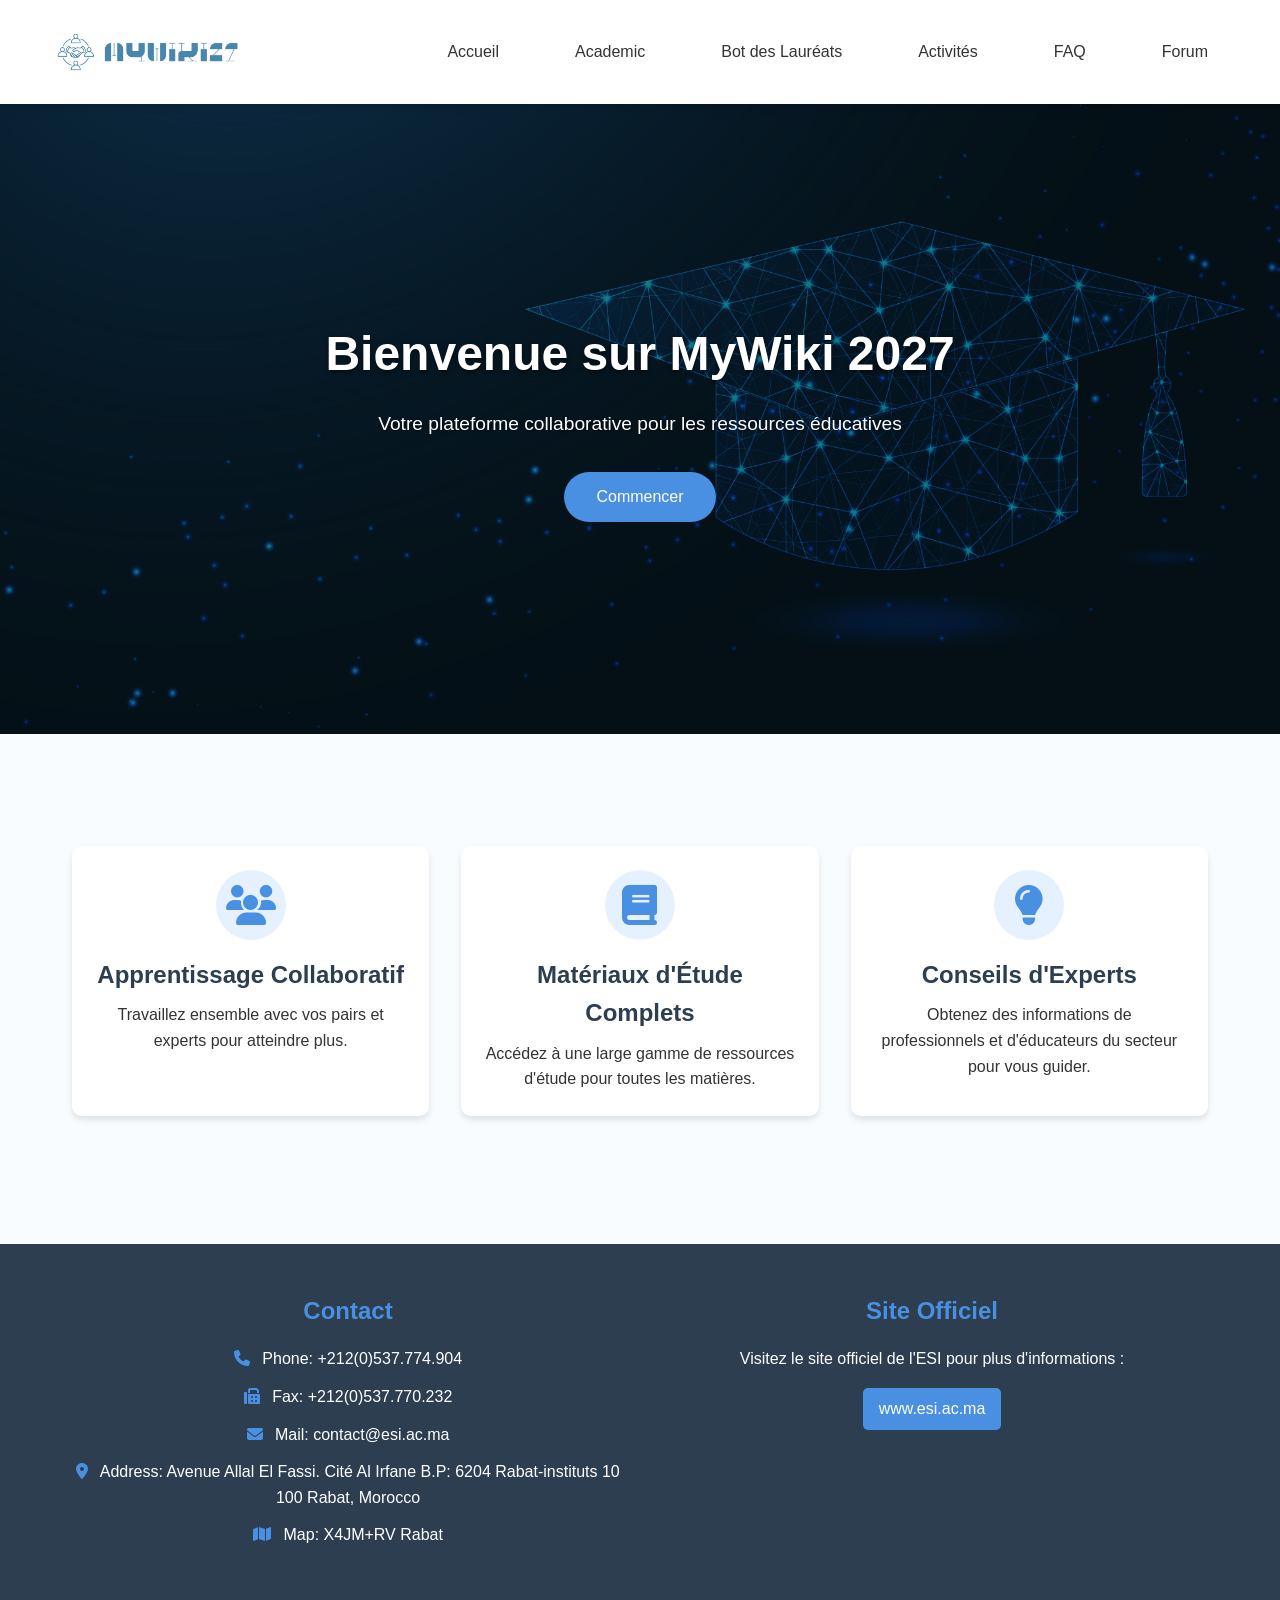
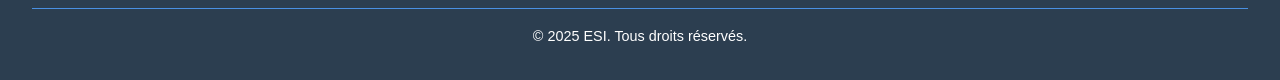
==== commit 59b2fd2e: "Initial commit" ====
--- a/index.html
+++ b/index.html
@@ -295,7 +295,7 @@
     <header>
         <div class="nav-container">
             <div class="logo">
-                <img src="C:\Users\sdour\Desktop\mywiki\esi-logo-v.jpg" alt="">
+                <img src="logo-dark-transparent.png" alt="">
             </div>
             <button class="nav-toggle" aria-label="Toggle navigation">
                 <i class="fas fa-bars"></i>
@@ -318,7 +318,7 @@
             <div class="hero-content">
                 <h1>Bienvenue sur MyWiki 2027</h1>
                 <p>Votre plateforme collaborative pour les ressources éducatives</p>
-                <a href="academic.html" class="btn">Commencer</a>
+                <a href="Academic.html" class="btn">Commencer</a>
             </div>
         </section>
 
--- a/style.css
+++ b/style.css
@@ -99,7 +99,7 @@
 
 /* Hero Section */
 .hero {
-    background-image: url('AI-in-Education-Post-Pandemic.jpg');
+    background-image: url('C:\Users\sdour\Desktop\mywiki\AI-in-Education-Post-Pandemic.jpg');
     background-size: cover;
     background-position: center;
     height: 70vh;
@@ -617,7 +617,7 @@
 
 /* Section Hero */
 .hero {
-    background-image: url('AI-in-Education-Post-Pandemic.jpg');
+    background-image: url('C:\Users\sdour\Desktop\mywiki\AI-in-Education-Post-Pandemic.jpg');
     background-size: cover;
     background-position: center;
     height: 70vh;
@@ -850,7 +850,7 @@
 
 /* Section Hero */
 .hero {
-    background-image: url('AI-in-Education-Post-Pandemic.jpg');
+    background-image: url('C:\Users\sdour\Desktop\mywiki\AI-in-Education-Post-Pandemic.jpg');
     background-size: cover;
     background-position: center;
     height: 70vh;
@@ -1177,7 +1177,7 @@
 
 /* Section Hero */
 .hero {
-    background-image: url('AI-in-Education-Post-Pandemic.jpg');
+    background-image: url('C:\Users\sdour\Desktop\mywiki\AI-in-Education-Post-Pandemic.jpg');
     background-size: cover;
     background-position: center;
     height: 70vh;
@@ -1454,7 +1454,7 @@
 
 /* Section Hero */
 .hero {
-    background-image: url('AI-in-Education-Post-Pandemic.jpg');
+    background-image: url('C:\Users\sdour\Desktop\mywiki\AI-in-Education-Post-Pandemic.jpg');
     background-size: cover;
     background-position: center;
     height: 70vh;
@@ -1898,7 +1898,7 @@
 
 /* Section Hero */
 .hero {
-    background-image: url('AI-in-Education-Post-Pandemic.jpg');
+    background-image: url('C:\Users\sdour\Desktop\mywiki\AI-in-Education-Post-Pandemic.jpg');
     background-size: cover;
     background-position: center;
     height: 70vh;
@@ -2161,7 +2161,7 @@
 
 
 .hero {
-    background-image: url("\AI-in-Education-Post-Pandemic.jpg"); 
+    background-image: url("C:\Users\sdour\Desktop\mywiki\AI-in-Education-Post-Pandemic.jpg"); 
     background-size: cover;
     background-position: center;
     height: 70vh;
